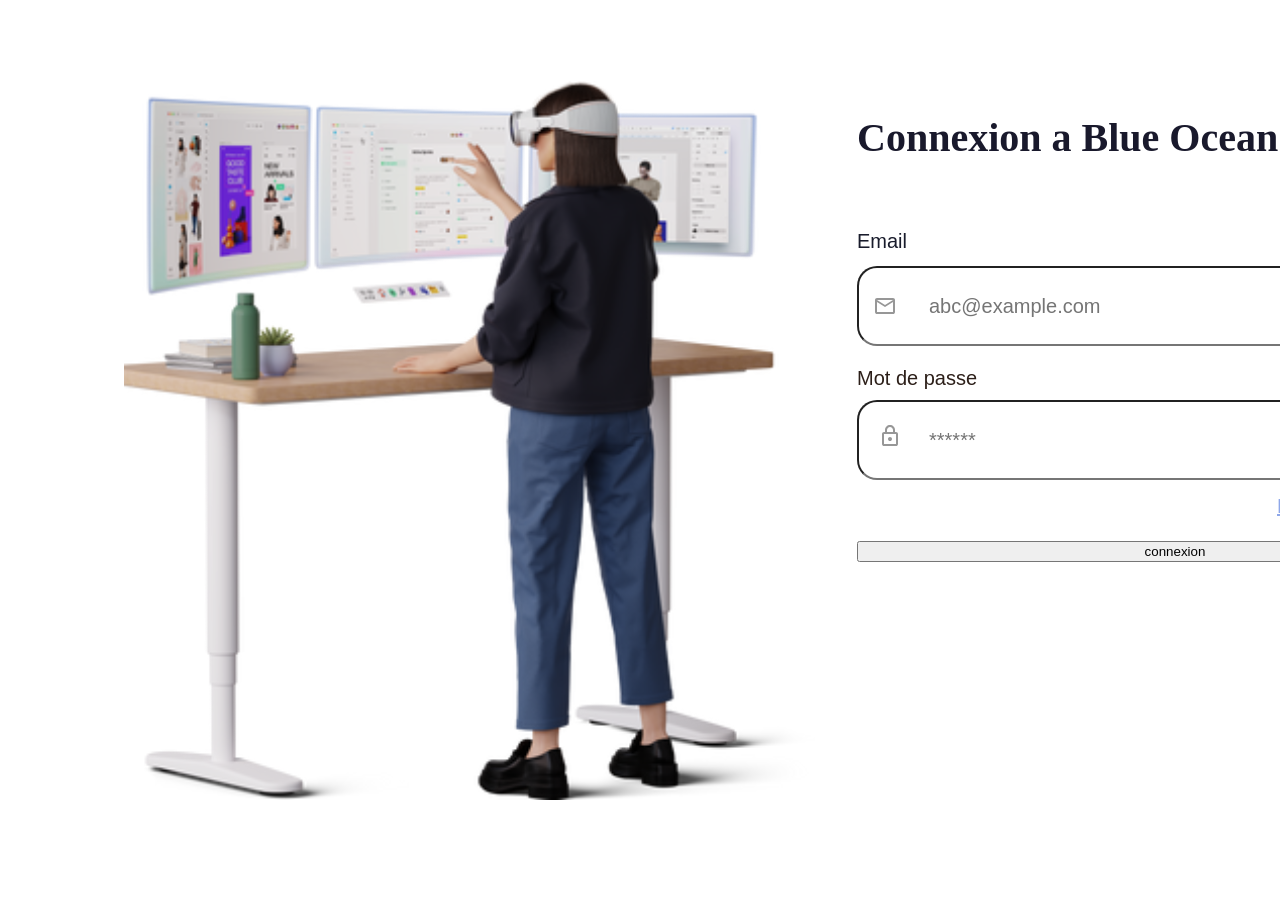
==== index.html @ 6eb9987a "first commit" ====
<!DOCTYPE html>
<html lang="en">
<head>
    <meta charset="UTF-8">
    <meta name="viewport" content="width=device-width, initial-scale=1.0">
    <link rel="stylesheet" href="index.css">
    <title>Login layout</title>
</head>
<body>
    
    <section>
        <img  class="img1" src="./Images/3d-hygge-young-woman-working-at-the-table-wearing-vr-glasses 1.svg" alt="Login layout">

        <div class="block1">
            <h2>Connexion a Blue Ocean</h2>
            <div class="block2">

                <form>
                    <label class="email">Email</label><br>
                    <div class="form1">
                        <img class="img2" src="./Images/Vector (2).svg" alt="">
                        <input class="input1" type="text" placeholder="abc@example.com">
                    </div>

                    <label class="mot_de_passe">Mot de passe</label><br>
                    <div class="form2">
                        <img class="img3" src="./Images/Vector (1).svg" alt="password">
                        <input class="input2" type="text" placeholder="******">
                    </div>
                </form>

                <a  class="password" href="">Mot de passe oublié? </a><br>
                <button  class="btn1">connexion</button> 
        </div>
    </section>
</body>
</html>
---- index.css ----
:root{
    --policepoppins: "Poppins", sans-serif;
    --Taille:2rem;
}
html{
    font-size: 10px;
}
body{
    margin: 0;
    padding: 0;
    border: 0;
    box-sizing: border-box;
}
section{
    display: flex;
    gap: 3.3rem;
    margin: 8.1rem 9.5rem 10.4rem 12.4rem;
}
.block1>h2{
    font-size: 4rem;
    margin-bottom: 5.6rem;
    margin-right: 4.6rem;
    width: 51.4rem;
    height: 6rem;
    color: #19192C;
}
.block2{
    display: flex;
    flex-direction: column;
}
.email{
    font-size: var(--Taille);
    width: 14.3rem;
    height: 2.9rem;
    color: #191C2C;
    font-family: var(--policepoppins);
} 

.form1{
    position: relative;
}
.img2{
    position: absolute;
    left: 1rem;
    top: 4.5rem;
    width: 2rem;
    height: 1.6rem;
    pointer-events: none;
    margin-left: 0.8rem;
    
}
.input1{
    margin-top: 1.3rem;
    width: 56rem;
    height: 7.4rem;
    color: #D9D9D9;
    border-radius: 2rem;
    margin-bottom: 2.1rem;
    padding-left: 7rem;
    font-size: var(--Taille);
}
.mot_de_passe{
    font-family: var(--policepoppins);
    font-size: var(--Taille);
    color: #2C1F19;
    width: 14.3rem;
    height: 2.9rem;
}
.form2{
    position: relative;
}
.img3{
   position: absolute;
   left: 1rem;
   top: 3.5rem;
   width: 1.6rem;
   height: 2.1rem;
   margin-left: 1.5rem;
}
.input2{
    width: 56rem;
    height: 7.4rem;
    border-radius: 2rem;
    color: #D9D9D9;
    margin-top: 1rem;
    padding-left: 7rem;
    font-size: var(--Taille);
    margin-bottom: 1.5rem;
}
.password{
    font-family: var(--policepoppins);
    font-size: var(--Taille);
    color: #8EA7E9;
    width: 21.6rem;
    height: 3.5rem;
    margin-left: 42rem;
}

/* .btn1{
    width: 28.5rem;
    height: 7rem;
    background-color: #7286D3;
    
  
}
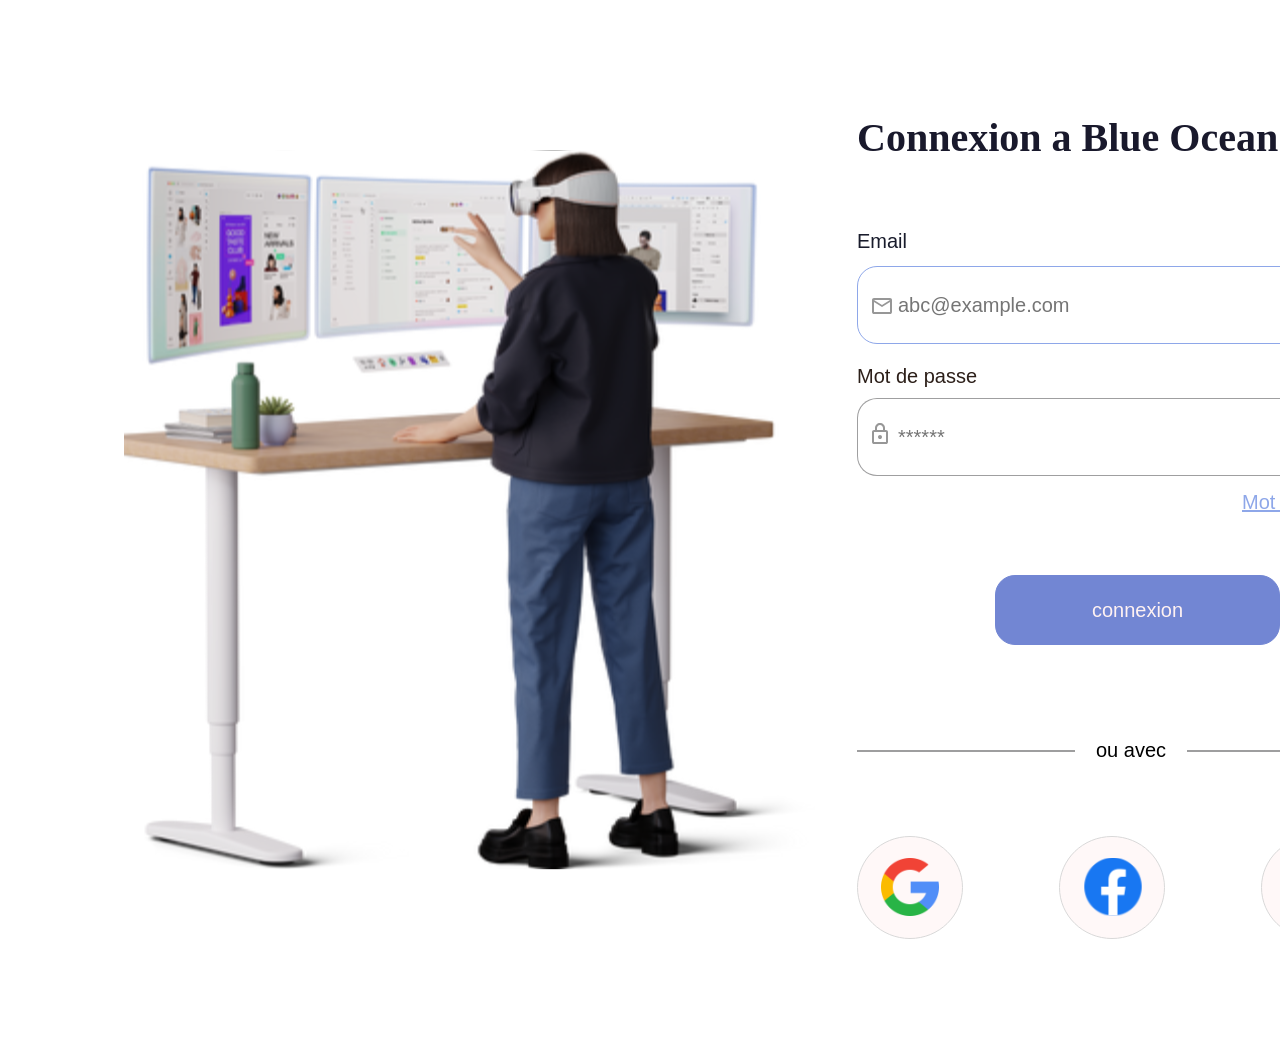
==== commit a60c1166: "second commit" ====
--- a/index.html
+++ b/index.html
@@ -31,6 +31,15 @@
 
                 <a  class="password" href="">Mot de passe oublié? </a><br>
                 <button  class="btn1">connexion</button> 
+                <p>ou avec</p>
+                <div class="block3">
+                    <img class="img4" src="./Images/Ellipse 1.svg" alt="ellipse1">
+                    <img class="img5" src="./Images/chercher 1.svg" alt="google">
+                    <img class="img6" src="./Images/Ellipse 2.svg" alt="ellipse2">
+                    <img class="img7" src="./Images/facebook 1.svg" alt="facebook">
+                    <img class="img8" src="./Images/Ellipse 3.svg" alt="ellipse3">
+                    <img class="img9" src="./Images/github (1) 1.svg" alt="github">
+                </div>
         </div>
     </section>
 </body>
--- a/index.css
+++ b/index.css
@@ -1,6 +1,7 @@
 :root{
     --policepoppins: "Poppins", sans-serif;
     --Taille:2rem;
+    --largeur:5.8rem
 }
 html{
     font-size: 10px;
@@ -46,17 +47,18 @@
     width: 2rem;
     height: 1.6rem;
     pointer-events: none;
-    margin-left: 0.8rem;
+    margin-left: 0.5rem;
     
 }
 .input1{
     margin-top: 1.3rem;
     width: 56rem;
     height: 7.4rem;
+    border: 0.1rem solid #8EA7E9;
     color: #D9D9D9;
     border-radius: 2rem;
     margin-bottom: 2.1rem;
-    padding-left: 7rem;
+    padding-left: 4rem;
     font-size: var(--Taille);
 }
 .mot_de_passe{
@@ -75,15 +77,16 @@
    top: 3.5rem;
    width: 1.6rem;
    height: 2.1rem;
-   margin-left: 1.5rem;
+   margin-left: 0.5rem;
 }
 .input2{
     width: 56rem;
     height: 7.4rem;
     border-radius: 2rem;
+    border: 0.1rem solid #9E9E9FFA;
     color: #D9D9D9;
     margin-top: 1rem;
-    padding-left: 7rem;
+    padding-left: 4rem;
     font-size: var(--Taille);
     margin-bottom: 1.5rem;
 }
@@ -93,13 +96,59 @@
     color: #8EA7E9;
     width: 21.6rem;
     height: 3.5rem;
-    margin-left: 42rem;
+    margin-left: 38.5rem;
+    margin-bottom: 3.8rem;
 }
 
-/* .btn1{
+.btn1{
     width: 28.5rem;
     height: 7rem;
     background-color: #7286D3;
+    border: 0.1rem solid #7286D3;
+    border-radius: 2rem;
+    margin-left: 13.8rem;
+    font-size: var(--Taille);
+    color: #FFF2F2;
+    margin-bottom: 7.4rem;
+} 
+p {
+    display: flex;        
+    align-items: center; 
+    gap: 2.1rem;   
+    font-family: var(--policepoppins);       
+    font-size: var(--Taille);
+    margin-bottom: 7.4rem;
+}
+
+p::before, p::after {
+    content: '';
+    width: 21.6rem;
+    border: 0.1rem solid #9E9E9F; 
+}
+.block3{
+    position: relative;
+    display: flex;
+    gap: 9.6rem;
+}
+.img5{
+    position: absolute;
+    width: var(--largeur);
+    height: 5.8rem;
+    left:2.4rem ;
+    top: 2.2rem;
     
-  
-} +}
+.img7{
+    position: absolute;
+    width: var(--largeur);
+    height: 5.735rem;
+    left: 22.7rem;
+    top: 2.2rem;
+}
+.img9{
+    position: absolute;
+    width: var(--largeur);
+    height: 5.8rem;
+    left: 42.9rem;
+    top: 2.3rem;
+}
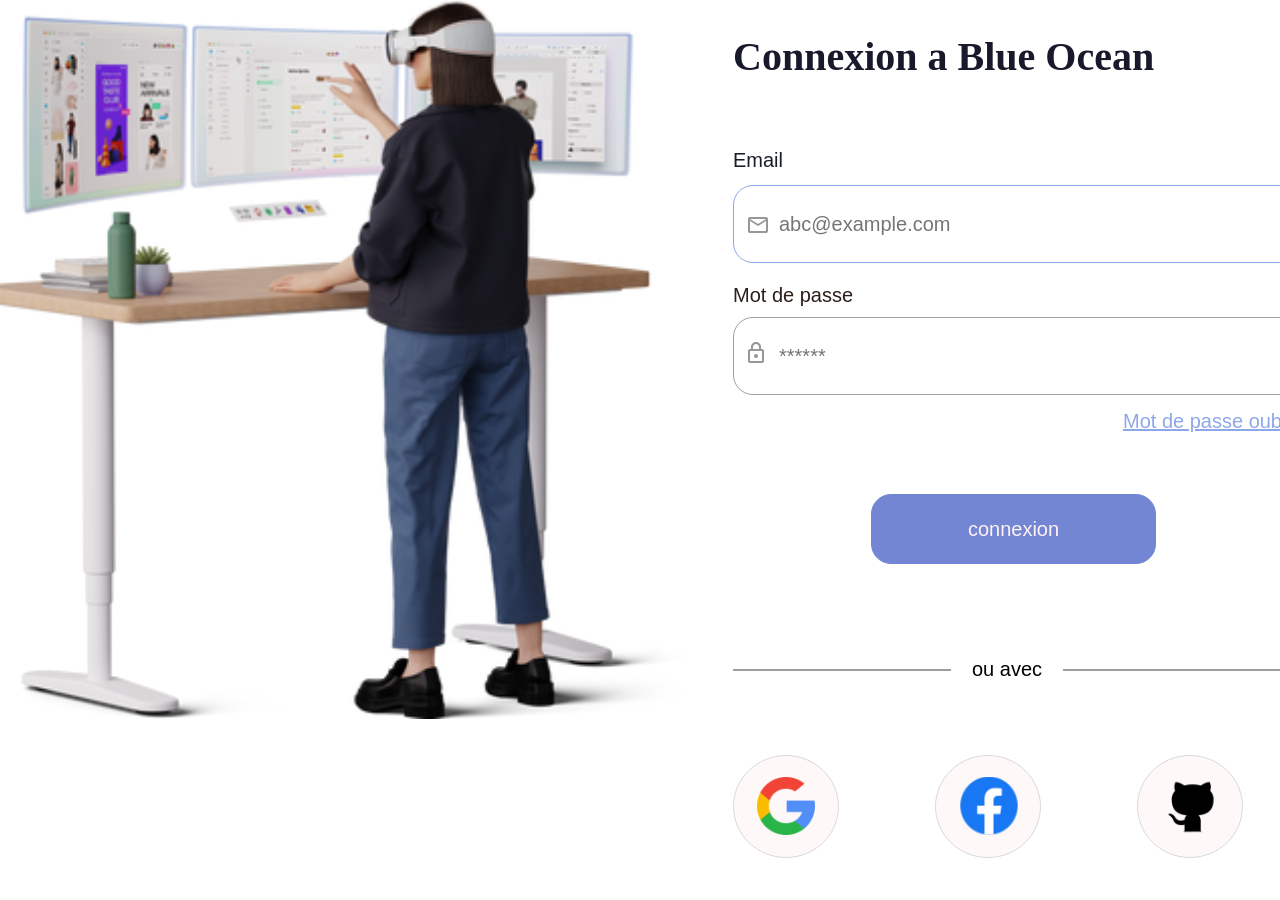
==== commit e90a5919: "Modification" ====
--- a/index.html
+++ b/index.html
@@ -25,12 +25,12 @@
                     <label class="mot_de_passe">Mot de passe</label><br>
                     <div class="form2">
                         <img class="img3" src="./Images/Vector (1).svg" alt="password">
-                        <input class="input2" type="text" placeholder="******">
+                        <input class="input2" type="password" placeholder="******">
                     </div>
                 </form>
 
-                <a  class="password" href="">Mot de passe oublié? </a><br>
-                <button  class="btn1">connexion</button> 
+                <a  class="password" href="password">Mot de passe oublié? </a><br>
+                <a href="connexion"><button  class="btn1">connexion</button></a>
                 <p>ou avec</p>
                 <div class="block3">
                     <img class="img4" src="./Images/Ellipse 1.svg" alt="ellipse1">
--- a/index.css
+++ b/index.css
@@ -15,7 +15,10 @@
 section{
     display: flex;
     gap: 3.3rem;
-    margin: 8.1rem 9.5rem 10.4rem 12.4rem;
+}
+.img1{
+    width: 70rem;
+    height: 71.9rem;
 }
 .block1>h2{
     font-size: 4rem;
@@ -55,10 +58,10 @@
     width: 56rem;
     height: 7.4rem;
     border: 0.1rem solid #8EA7E9;
-    color: #D9D9D9;
+    color: #9E9E9F;
     border-radius: 2rem;
     margin-bottom: 2.1rem;
-    padding-left: 4rem;
+    padding-left: 4.5rem;
     font-size: var(--Taille);
 }
 .mot_de_passe{
@@ -83,10 +86,10 @@
     width: 56rem;
     height: 7.4rem;
     border-radius: 2rem;
-    border: 0.1rem solid #9E9E9FFA;
-    color: #D9D9D9;
+    border: 0.1rem solid #9E9E9F;
+    color: #9E9E9F;
     margin-top: 1rem;
-    padding-left: 4rem;
+    padding-left: 4.5rem;
     font-size: var(--Taille);
     margin-bottom: 1.5rem;
 }
@@ -96,7 +99,7 @@
     color: #8EA7E9;
     width: 21.6rem;
     height: 3.5rem;
-    margin-left: 38.5rem;
+    margin-left: 39rem;
     margin-bottom: 3.8rem;
 }
 
@@ -120,7 +123,7 @@
     margin-bottom: 7.4rem;
 }
 
-p::before, p::after {
+p::before, p::after { 
     content: '';
     width: 21.6rem;
     border: 0.1rem solid #9E9E9F; 
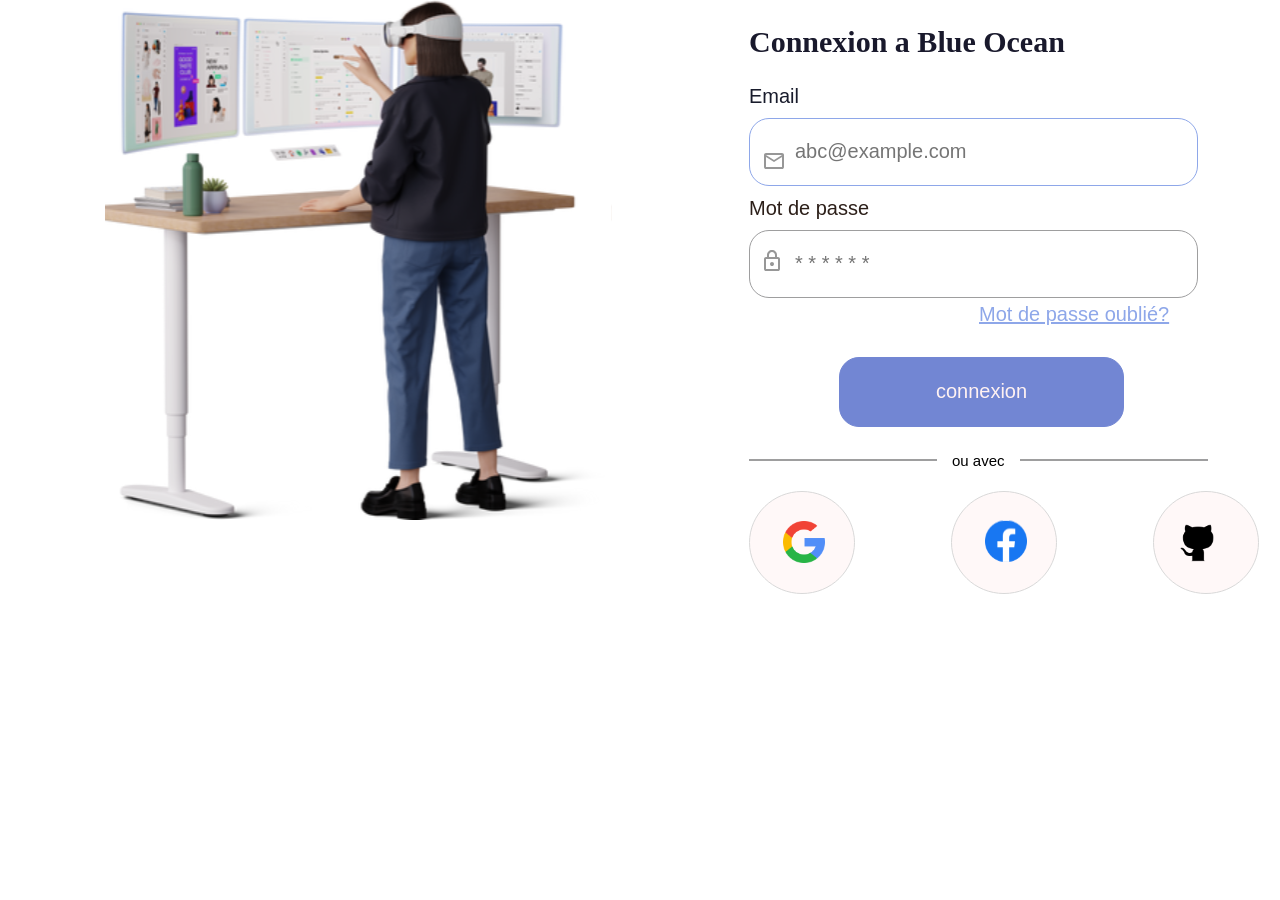
==== commit d228e976: "reduce" ====
--- a/index.html
+++ b/index.html
@@ -25,12 +25,12 @@
                     <label class="mot_de_passe">Mot de passe</label><br>
                     <div class="form2">
                         <img class="img3" src="./Images/Vector (1).svg" alt="password">
-                        <input class="input2" type="password" placeholder="******">
+                        <input class="input2" type="password" placeholder="* * * * * *">
                     </div>
                 </form>
 
                 <a  class="password" href="password">Mot de passe oublié? </a><br>
-                <a href="connexion"><button  class="btn1">connexion</button></a>
+                <button  class="btn1" onclick="window.location='connexion.html'">connexion</button>
                 <p>ou avec</p>
                 <div class="block3">
                     <img class="img4" src="./Images/Ellipse 1.svg" alt="ellipse1">
--- a/index.css
+++ b/index.css
@@ -1,7 +1,7 @@
 :root{
     --policepoppins: "Poppins", sans-serif;
     --Taille:2rem;
-    --largeur:5.8rem
+    --largeur:4.2rem
 }
 html{
     font-size: 10px;
@@ -17,15 +17,15 @@
     gap: 3.3rem;
 }
 .img1{
-    width: 70rem;
-    height: 71.9rem;
+    width: 1780000rem;
+    height: 52rem;
 }
 .block1>h2{
-    font-size: 4rem;
-    margin-bottom: 5.6rem;
-    margin-right: 4.6rem;
-    width: 51.4rem;
-    height: 6rem;
+    font-size: 3rem;
+    margin-bottom: 1rem;
+    margin-right: 3.6rem;
+    width: 49.4rem;
+    height: 5rem;
     color: #19192C;
 }
 .block2{
@@ -34,8 +34,8 @@
 }
 .email{
     font-size: var(--Taille);
-    width: 14.3rem;
-    height: 2.9rem;
+    width: 13.3rem;
+    height: 1.9rem;
     color: #191C2C;
     font-family: var(--policepoppins);
 } 
@@ -54,13 +54,13 @@
     
 }
 .input1{
-    margin-top: 1.3rem;
-    width: 56rem;
-    height: 7.4rem;
+    margin-top: 1rem;
+    width: 40rem;
+    height: 6.4rem;
     border: 0.1rem solid #8EA7E9;
     color: #9E9E9F;
     border-radius: 2rem;
-    margin-bottom: 2.1rem;
+    margin-bottom: 1.1rem;
     padding-left: 4.5rem;
     font-size: var(--Taille);
 }
@@ -77,21 +77,21 @@
 .img3{
    position: absolute;
    left: 1rem;
-   top: 3.5rem;
+   top: 3rem;
    width: 1.6rem;
    height: 2.1rem;
    margin-left: 0.5rem;
 }
 .input2{
-    width: 56rem;
-    height: 7.4rem;
+    width: 40rem;
+    height: 6.4rem;
     border-radius: 2rem;
     border: 0.1rem solid #9E9E9F;
     color: #9E9E9F;
     margin-top: 1rem;
     padding-left: 4.5rem;
     font-size: var(--Taille);
-    margin-bottom: 1.5rem;
+    margin-bottom: 0.5rem;
 }
 .password{
     font-family: var(--policepoppins);
@@ -99,8 +99,8 @@
     color: #8EA7E9;
     width: 21.6rem;
     height: 3.5rem;
-    margin-left: 39rem;
-    margin-bottom: 3.8rem;
+    margin-left: 23rem;
+    margin-bottom: 0.8rem;
 }
 
 .btn1{
@@ -109,23 +109,23 @@
     background-color: #7286D3;
     border: 0.1rem solid #7286D3;
     border-radius: 2rem;
-    margin-left: 13.8rem;
+    margin-left: 09rem;
     font-size: var(--Taille);
     color: #FFF2F2;
-    margin-bottom: 7.4rem;
+    margin-bottom: 1rem;
 } 
 p {
     display: flex;        
     align-items: center; 
-    gap: 2.1rem;   
+    gap: 1.5rem;   
     font-family: var(--policepoppins);       
-    font-size: var(--Taille);
-    margin-bottom: 7.4rem;
+    font-size: 1.5rem;
+    margin-bottom: 2.2rem;
 }
 
 p::before, p::after { 
     content: '';
-    width: 21.6rem;
+    width: 18.6rem;
     border: 0.1rem solid #9E9E9F; 
 }
 .block3{
@@ -137,7 +137,7 @@
     position: absolute;
     width: var(--largeur);
     height: 5.8rem;
-    left:2.4rem ;
+    left:3.4rem ;
     top: 2.2rem;
     
 }
@@ -145,13 +145,13 @@
     position: absolute;
     width: var(--largeur);
     height: 5.735rem;
-    left: 22.7rem;
+    left: 23.6rem;
     top: 2.2rem;
 }
 .img9{
     position: absolute;
     width: var(--largeur);
     height: 5.8rem;
-    left: 42.9rem;
+    left: 42.7rem;
     top: 2.3rem;
 }
